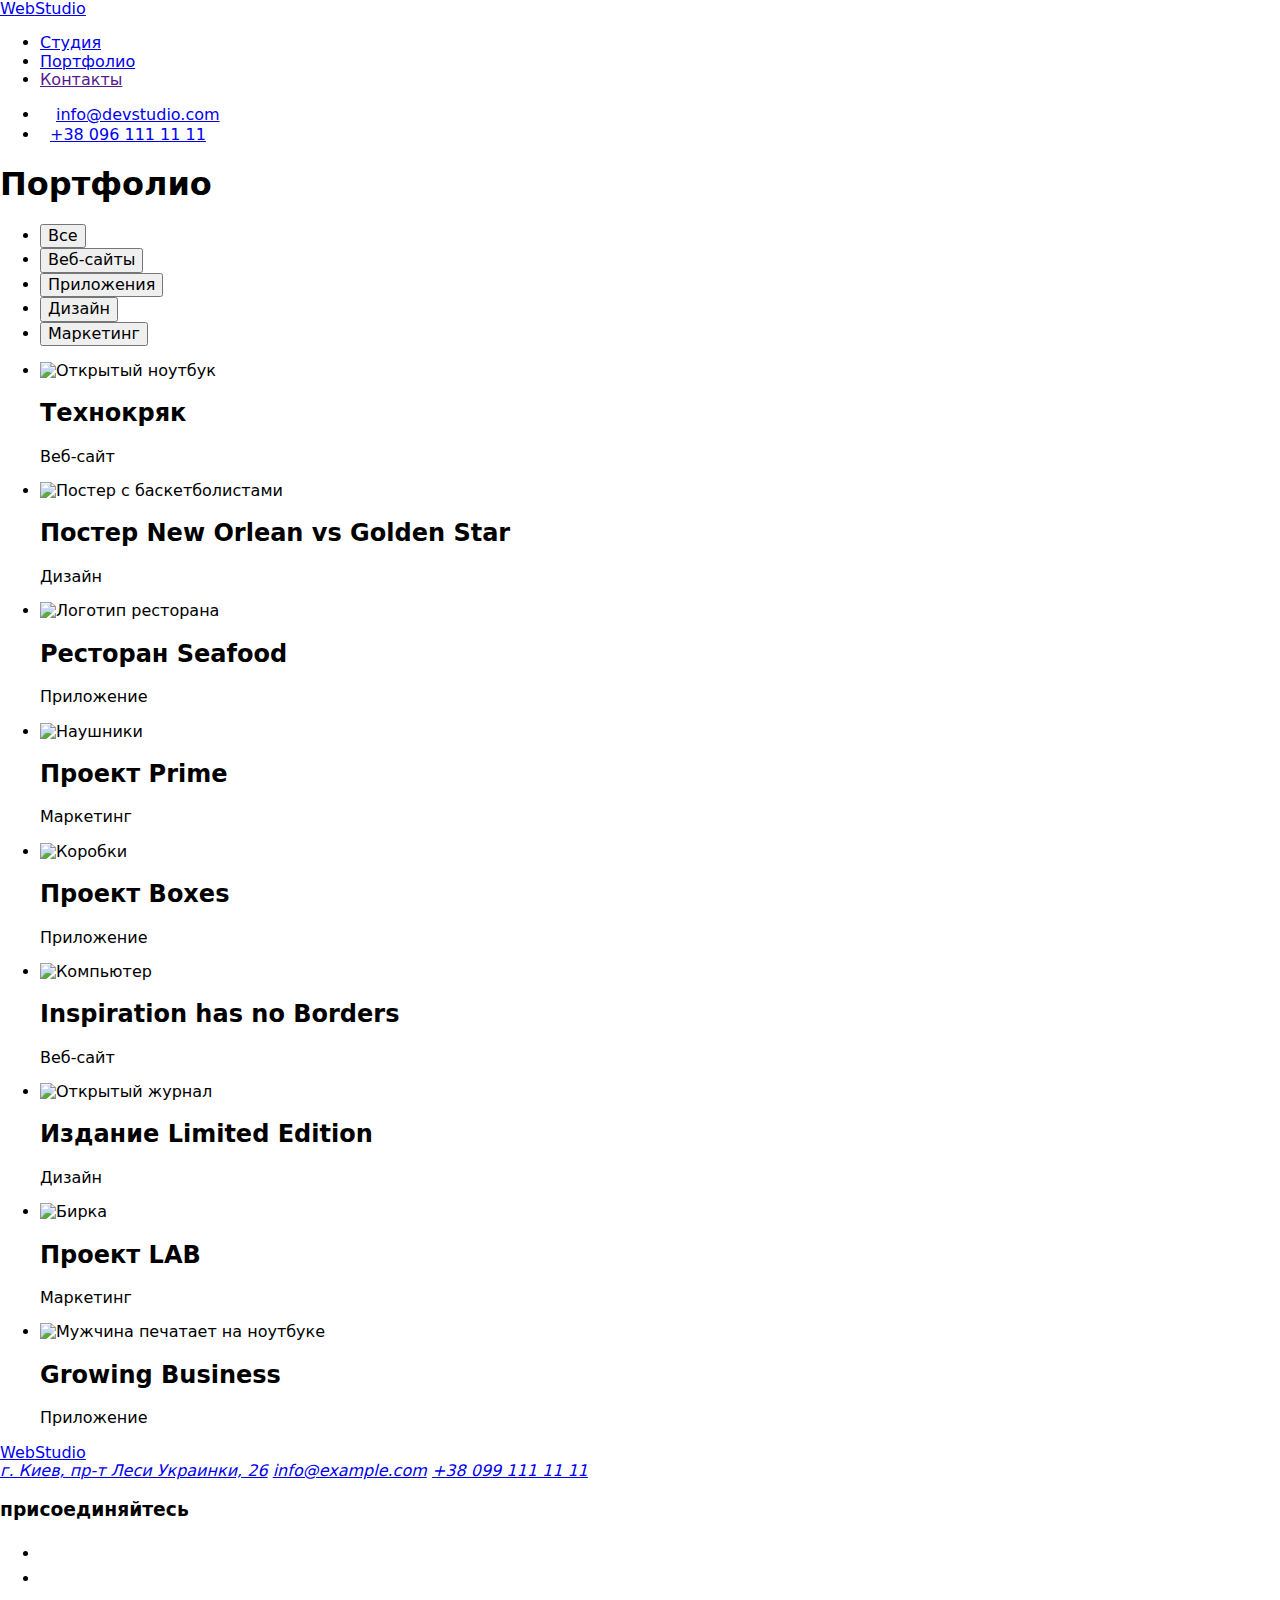
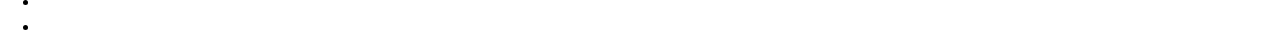
==== portfolio.html @ d71e2f09 "Add files via upload" ====
<!DOCTYPE html>
<html lang="ru">
  <head>
    <meta charset="UTF-8" />
    <meta http-equiv="X-UA-Compatible" content="IE=edge" />
    <meta name="viewport" content="width=device-width, initial-scale=1.0" />
    <link
      href="https://fonts.googleapis.com/css2?family=Raleway:ital,wght@0,700;1,700&family=Roboto:ital,wght@0,400;0,500;0,700;0,900;1,400;1,500;1,700;1,900&display=swap"
      rel="stylesheet"
    />
    <link
      rel="stylesheet"
      href="https://cdnjs.cloudflare.com/ajax/libs/modern-normalize/1.0.0/modern-normalize.min.css"
    />
    <link rel="stylesheet" href="./css/style.css" />
    <title>Portfolio</title>
  </head>
  <body>
    <!--Header-->
    <header class="top-header top-header-portfolio">
      <div class="container top-header-container">
        <nav class="nav-position">
          <a class="logo link-decoration" href="./index.html"
            ><span class="logo-web">Web</span>Studio</a
          >

          <ul class="site-nav ul-style">
            <li class="site-nav-item">
              <a class="site-nav-link link-decoration" href="./index.html"
                >Студия</a
              >
            </li>
            <li class="site-nav-item">
              <a
                class="site-nav-link current link-decoration"
                href="./portfolio.html"
                >Портфолио</a
              >
            </li>
            <li class="site-nav-item">
              <a class="site-nav-link link-decoration" href="">Контакты</a>
            </li>
          </ul>
        </nav>
        <ul class="contacts-header ul-style">
          <li class="contacts-header-item">
            <a
              class="contacts-link link-decoration"
              href="mailto:info@devstudio.com"
              ><svg class="icon-envelope" width="16px" height="12px">
                <use href="./images/icons.svg#icon-envelope"></use></svg
              >info@devstudio.com</a
            >
          </li>
          <li class="contacts-header-item">
            <a class="contacts-link link-decoration" href="tel:+380961111111"
              ><svg class="icon-envelope" width="10px" height="16px">
                <use href="./images/icons.svg#icon-smartphone"></use></svg
              >+38 096 111 11 11</a
            >
          </li>
        </ul>
      </div>
    </header>

    <main>
      <section class="portfolio section">
        <div class="container">
          <!--Скрытый заголовок-->
          <h1 class="hidden-title">Портфолио</h1>

          <!--Фильтр-->
          <ul class="filter-buttons ul-style">
            <li class="filter-buttons-item">
              <button class="filter-buttons-link" type="button">Все</button>
            </li>
            <li class="filter-buttons-item">
              <button class="filter-buttons-link" type="button">
                Веб-сайты
              </button>
            </li>
            <li class="filter-buttons-item">
              <button class="filter-buttons-link" type="button">
                Приложения
              </button>
            </li>
            <li class="filter-buttons-item">
              <button class="filter-buttons-link" type="button">Дизайн</button>
            </li>
            <li class="filter-buttons-item">
              <button class="filter-buttons-link" type="button">
                Маркетинг
              </button>
            </li>
          </ul>

          <!--Portfolio-->

          <ul class="portfolio-projects ul-style">
            <li class="portfolio-projects-item">
              <img
                class="portfolio-img"
                src="./images/tehnokryak.jpg"
                alt="Открытый ноутбук"
                width="370"
              />
              <div class="portfolio-photo-caption">
                <h2 class="portfolio-projects-title">Технокряк</h2>
                <p class="portfolio-projects-description">Веб-сайт</p>
              </div>
            </li>
            <li class="portfolio-projects-item">
              <img
                class="portfolio-img"
                src="./images/poster.jpg"
                alt="Постер с баскетболистами"
                width="370"
              />
              <div class="portfolio-photo-caption">
                <h2 class="portfolio-projects-title">
                  Постер New Orlean vs Golden Star
                </h2>
                <p class="portfolio-projects-description">Дизайн</p>
              </div>
            </li>
            <li class="portfolio-projects-item">
              <img
                class="portfolio-img"
                src="./images/seafood.jpg"
                alt="Логотип ресторана"
                width="370"
              />
              <div class="portfolio-photo-caption">
                <h2 class="portfolio-projects-title">Ресторан Seafood</h2>
                <p class="portfolio-projects-description">Приложение</p>
              </div>
            </li>
            <li class="portfolio-projects-item">
              <img
                class="portfolio-img"
                src="./images/prime.jpg"
                alt="Наушники"
                width="370"
              />
              <div class="portfolio-photo-caption">
                <h2 class="portfolio-projects-title">Проект Prime</h2>
                <p class="portfolio-projects-description">Маркетинг</p>
              </div>
            </li>
            <li class="portfolio-projects-item">
              <img
                class="portfolio-img"
                src="./images/boxes.jpg"
                alt="Коробки"
                width="370"
              />
              <div class="portfolio-photo-caption">
                <h2 class="portfolio-projects-title">Проект Boxes</h2>
                <p class="portfolio-projects-description">Приложение</p>
              </div>
            </li>
            <li class="portfolio-projects-item">
              <img
                class="portfolio-img"
                src="./images/borders.jpg"
                alt="Компьютер"
                width="370"
              />
              <div class="portfolio-photo-caption">
                <h2 lang="en" class="portfolio-projects-title">
                  Inspiration has no Borders
                </h2>
                <p class="portfolio-projects-description">Веб-сайт</p>
              </div>
            </li>
            <li class="portfolio-projects-item">
              <img
                class="portfolio-img"
                src="./images/limited.jpg"
                alt="Открытый журнал"
                width="370"
              />
              <div class="portfolio-photo-caption">
                <h2 class="portfolio-projects-title">
                  Издание <span lang="en">Limited Edition</span>
                </h2>
                <p class="portfolio-projects-description">Дизайн</p>
              </div>
            </li>
            <li class="portfolio-projects-item">
              <img
                class="portfolio-img"
                src="./images/lab.jpg"
                alt="Бирка"
                width="370"
              />
              <div class="portfolio-photo-caption">
                <h2 class="portfolio-projects-title">
                  Проект <span lang="en">LAB</span>
                </h2>
                <p class="portfolio-projects-description">Маркетинг</p>
              </div>
            </li>
            <li class="portfolio-projects-item">
              <img
                class="portfolio-img"
                src="./images/growing.jpg"
                alt="Мужчина печатает на ноутбуке"
                width="370"
              />
              <div class="portfolio-photo-caption">
                <h2 lang="en" class="portfolio-projects-title">
                  Growing Business
                </h2>
                <p class="portfolio-projects-description">Приложение</p>
              </div>
            </li>
          </ul>
        </div>
      </section>
    </main>

    <!--Footer-->
    <footer class="page-footer">
      <div class="container flex-footer">
        <div>
          <a class="logo-footer link-decoration" href="./index.html"
            ><span class="logo-web">Web</span>Studio</a
          >
          <address class="adress">
            <!--Ссылка на карту-->
            <a
              class="footer-contacts link-decoration"
              href="https://goo.gl/maps/Xikcf6HpzXLj2j496"
              target="_blank"
              rel="noopener noreferrer"
              >г. Киев, пр-т Леси Украинки, 26</a
            >

            <a
              class="footer-contacts footer-link link-decoration"
              href="mailto:info@example.com"
              >info@example.com</a
            >

            <a
              class="footer-contacts footer-link link-decoration"
              href="tel:+380991111111"
              >+38 099 111 11 11</a
            >
          </address>
        </div>
        <div class="social-footer">
          <h3 class="social-footer-title">присоединяйтесь</h3>
          <ul class="social-footer-list ul-style">
            <li class="social-footer-item">
              <a class="social-footer-link link-decoration" href=""
                ><svg class="icon-instagram" width="20px" height="20px">
                  <use href="./images/icons.svg#icon-instagram"></use></svg
              ></a>
            </li>
            <li class="social-footer-item">
              <a class="social-footer-link link-decoration" href=""
                ><svg class="icon-twitter" width="20px" height="20px">
                  <use href="./images/icons.svg#icon-twitter"></use></svg
              ></a>
            </li>
            <li class="social-footer-item">
              <a class="social-footer-link link-decoration" href=""
                ><svg class="icon-facebook" width="20px" height="20px">
                  <use href="./images/icons.svg#icon-facebook"></use></svg
              ></a>
            </li>
            <li social-footer-item>
              <a class="social-footer-link link-decoration" href=""
                ><svg class="icon-linkedin" width="20px" height="20px">
                  <use href="./images/icons.svg#icon-linkedin"></use></svg
              ></a>
            </li>
          </ul>
        </div>
      </div>
    </footer>
  </body>
</html>
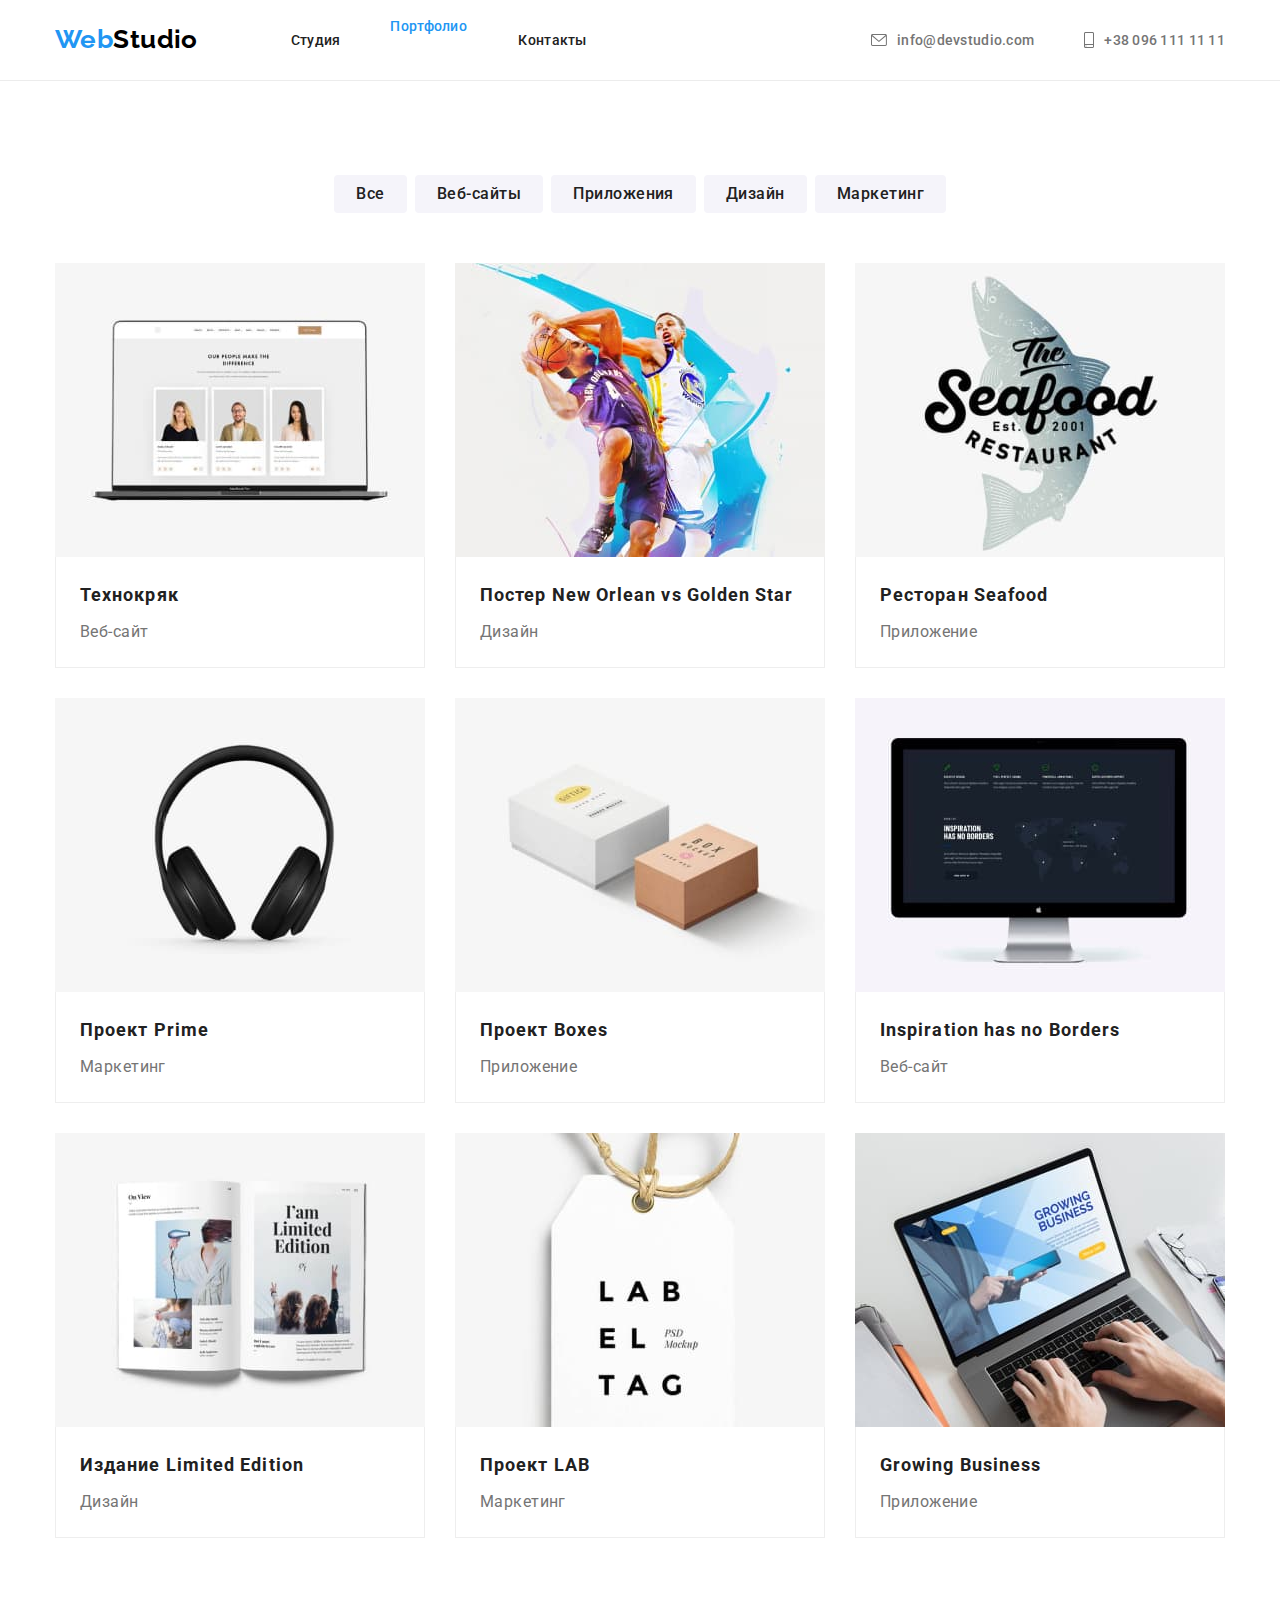
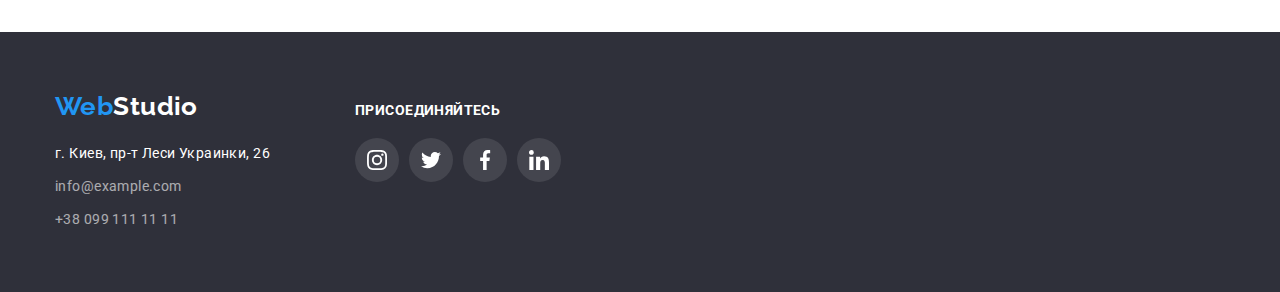
==== commit 2ed7529c: "Добавляет оверлэй на карточки портфолио" ====
--- a/portfolio.html
+++ b/portfolio.html
@@ -108,6 +108,13 @@
                 <h2 class="portfolio-projects-title">Технокряк</h2>
                 <p class="portfolio-projects-description">Веб-сайт</p>
               </div>
+              <div class="portfolio-overlay">
+                <p class="portfolio-overlay-descriptions">
+                  Технокряк это современная площадка распространения
+                  коронавируса. Компании используют эту платформу для цифрового
+                  шпионажа и атак на защищённые сервера конкурентов.
+                </p>
+              </div>
             </li>
             <li class="portfolio-projects-item">
               <img
@@ -122,6 +129,13 @@
                 </h2>
                 <p class="portfolio-projects-description">Дизайн</p>
               </div>
+              <div class="portfolio-overlay">
+                <p class="portfolio-overlay-descriptions">
+                  Технокряк это современная площадка распространения
+                  коронавируса. Компании используют эту платформу для цифрового
+                  шпионажа и атак на защищённые сервера конкурентов.
+                </p>
+              </div>
             </li>
             <li class="portfolio-projects-item">
               <img
@@ -134,6 +148,13 @@
                 <h2 class="portfolio-projects-title">Ресторан Seafood</h2>
                 <p class="portfolio-projects-description">Приложение</p>
               </div>
+              <div class="portfolio-overlay">
+                <p class="portfolio-overlay-descriptions">
+                  Технокряк это современная площадка распространения
+                  коронавируса. Компании используют эту платформу для цифрового
+                  шпионажа и атак на защищённые сервера конкурентов.
+                </p>
+              </div>
             </li>
             <li class="portfolio-projects-item">
               <img
@@ -146,6 +167,13 @@
                 <h2 class="portfolio-projects-title">Проект Prime</h2>
                 <p class="portfolio-projects-description">Маркетинг</p>
               </div>
+              <div class="portfolio-overlay">
+                <p class="portfolio-overlay-descriptions">
+                  Технокряк это современная площадка распространения
+                  коронавируса. Компании используют эту платформу для цифрового
+                  шпионажа и атак на защищённые сервера конкурентов.
+                </p>
+              </div>
             </li>
             <li class="portfolio-projects-item">
               <img
@@ -158,6 +186,13 @@
                 <h2 class="portfolio-projects-title">Проект Boxes</h2>
                 <p class="portfolio-projects-description">Приложение</p>
               </div>
+              <div class="portfolio-overlay">
+                <p class="portfolio-overlay-descriptions">
+                  Технокряк это современная площадка распространения
+                  коронавируса. Компании используют эту платформу для цифрового
+                  шпионажа и атак на защищённые сервера конкурентов.
+                </p>
+              </div>
             </li>
             <li class="portfolio-projects-item">
               <img
@@ -172,6 +207,13 @@
                 </h2>
                 <p class="portfolio-projects-description">Веб-сайт</p>
               </div>
+              <div class="portfolio-overlay">
+                <p class="portfolio-overlay-descriptions">
+                  Технокряк это современная площадка распространения
+                  коронавируса. Компании используют эту платформу для цифрового
+                  шпионажа и атак на защищённые сервера конкурентов.
+                </p>
+              </div>
             </li>
             <li class="portfolio-projects-item">
               <img
@@ -186,6 +228,13 @@
                 </h2>
                 <p class="portfolio-projects-description">Дизайн</p>
               </div>
+              <div class="portfolio-overlay">
+                <p class="portfolio-overlay-descriptions">
+                  Технокряк это современная площадка распространения
+                  коронавируса. Компании используют эту платформу для цифрового
+                  шпионажа и атак на защищённые сервера конкурентов.
+                </p>
+              </div>
             </li>
             <li class="portfolio-projects-item">
               <img
@@ -200,6 +249,13 @@
                 </h2>
                 <p class="portfolio-projects-description">Маркетинг</p>
               </div>
+              <div class="portfolio-overlay">
+                <p class="portfolio-overlay-descriptions">
+                  Технокряк это современная площадка распространения
+                  коронавируса. Компании используют эту платформу для цифрового
+                  шпионажа и атак на защищённые сервера конкурентов.
+                </p>
+              </div>
             </li>
             <li class="portfolio-projects-item">
               <img
@@ -213,6 +269,13 @@
                   Growing Business
                 </h2>
                 <p class="portfolio-projects-description">Приложение</p>
+              </div>
+              <div class="portfolio-overlay">
+                <p class="portfolio-overlay-descriptions">
+                  Технокряк это современная площадка распространения
+                  коронавируса. Компании используют эту платформу для цифрового
+                  шпионажа и атак на защищённые сервера конкурентов.
+                </p>
               </div>
             </li>
           </ul>
--- a/css/style.css
+++ b/css/style.css
@@ -0,0 +1,615 @@
+:root {
+  --main-color: #212121;
+  --logoweb: #2196f3;
+  --logo: #000;
+  --secondary-bg-color: #2f303a;
+  --background-color: #ffffff;
+  --text-color: #757575;
+  --secondary-text-color: #ffffff;
+  --text-link-selection: #2196f3;
+  --button: #2196f3;
+  --button-bg: #f5f4fa;
+  --secondary-font-family: 'Raleway', sans-serif;
+}
+
+/* Цвет основного текста  #212121 */
+/* Вторичный цвет текста #757575 #FFFFFF */
+/* Цвет лого #000000 #2196f3 */
+/* Цвет выделения и кнопок #2196f3 */
+
+body {
+  font-family: 'Roboto', sans-serif;
+  color: var(--main-color);
+  font-size: 14px;
+  line-height: 1.17;
+  letter-spacing: 0.03em;
+}
+h1,
+h2,
+h3,
+h4,
+p,
+ul {
+  padding: 0;
+  margin: 0;
+}
+
+.ul-style {
+  list-style: none;
+}
+.link-decoration {
+  text-decoration: none;
+}
+a {
+  text-decoration: none;
+}
+.container {
+  width: 1200px;
+  padding-left: 15px;
+  padding-right: 15px;
+  margin: auto auto;
+}
+.section {
+  padding-top: 94px;
+  padding-bottom: 94px;
+}
+
+.hidden-title {
+  display: none;
+}
+/* =================================Секции Header================================== */
+.logo,
+.logo-footer {
+  font-family: var(--secondary-font-family);
+  font-weight: 700;
+  font-size: 26px;
+  line-height: 1.15;
+}
+
+.logo-web {
+  color: var(--logoweb);
+}
+.logo {
+  color: var(--logo);
+  padding-top: 25px;
+  padding-bottom: 25px;
+  margin-right: 93px;
+}
+
+.site-nav-link.current {
+  color: var(--text-link-selection);
+}
+.site-nav-link.current::after {
+  content: '';
+  display: block;
+  color: var(--text-link-selection);
+  width: 78px;
+  height: 4px;
+  border: 0;
+  border-radius: 2px;
+  padding-top: 28px;
+}
+
+.site-nav-link:hover,
+.contacts-link:hover,
+.site-nav-link:focus,
+.contacts-link:focus {
+  color: var(--text-link-selection);
+}
+
+.site-nav-link,
+.contacts-link {
+  font-weight: 500;
+  letter-spacing: 0.02em;
+}
+.site-nav-link {
+  color: var(--main-color);
+}
+
+.contacts-link {
+  color: var(--text-color);
+}
+.top-header {
+  border-bottom: 1px solid #ececec;
+}
+.top-header-container {
+  display: flex;
+  align-items: center;
+}
+.nav-position {
+  display: flex;
+  align-items: center;
+}
+.site-nav {
+  display: flex;
+  align-items: center;
+}
+.site-nav-link {
+  padding-top: 32px;
+  padding-bottom: 32px;
+}
+.contacts-header {
+  display: flex;
+  align-items: center;
+}
+
+.contacts-link {
+  padding-top: 32px;
+  padding-bottom: 32px;
+  display: flex;
+  align-items: center;
+}
+
+.site-nav-item:not(:last-child),
+.contacts-header-item:not(:last-child) {
+  margin-right: 50px;
+}
+.nav-position {
+  margin-right: auto;
+}
+.icon-envelope,
+.icon-smartphone {
+  fill: #757575;
+  margin-right: 10px;
+}
+.contacts-link:hover .icon-envelope,
+.contacts-link:focus .icon-envelope,
+.contacts-link:focus .icon-smartphone,
+.contacts-link:hover .icon-smartphone {
+  fill: var(--text-link-selection);
+}
+
+/* ==============================================Footer ===================================*/
+.footer-contacts {
+  color: var(--secondary-text-color);
+  font-style: normal;
+  line-height: 1.71;
+}
+.footer-link {
+  opacity: 60%;
+}
+.page-footer {
+  background-color: var(--secondary-bg-color);
+  padding-top: 60px;
+  padding-bottom: 60px;
+}
+.logo-footer {
+  color: var(--secondary-text-color);
+}
+.logo-footer {
+  display: block;
+  margin-bottom: 20px;
+}
+.adress {
+  width: 230px;
+}
+.footer-contacts {
+  display: block;
+}
+.footer-contacts:not(:last-child) {
+  margin-bottom: 9px;
+}
+.social-footer-title {
+  text-transform: uppercase;
+  color: #ffffff;
+  font-size: 14px;
+  margin-bottom: 20px;
+}
+.social-footer {
+  min-width: 206px;
+  margin-left: 70px;
+  /* padding-top: 12px; */
+}
+.social-footer-list {
+  display: flex;
+}
+.flex-footer {
+  display: flex;
+  align-items: baseline;
+}
+.icon-instagram,
+.icon-twitter,
+.icon-facebook,
+.icon-linkedin {
+  fill: #ffffff;
+}
+
+.social-footer-link {
+  width: 44px;
+  height: 44px;
+  background-color: #ffffff1a;
+  border: 0;
+  border-radius: 50%;
+  display: flex;
+  align-items: center;
+  justify-content: center;
+}
+.social-footer-link:hover,
+.social-footer-link:focus {
+  background-color: #2196f3;
+}
+.social-footer-item:not(:last-child) {
+  margin-right: 10px;
+}
+/* ========================================Hero============================================= */
+
+.order-button {
+  color: var(--secondary-text-color);
+  background-color: var(--button);
+  cursor: pointer;
+  min-width: 200px;
+  font-family: 'Roboto', sans-serif;
+  font-weight: 700;
+  font-size: 16px;
+  line-height: 1.87;
+  text-align: center;
+  border: 0px;
+  letter-spacing: 0.06em;
+  border-radius: 4px;
+  padding: 10px 32px;
+  display: inline-block;
+  box-shadow: 0px 4px 4px 0px rgba(0, 0, 0, 0.25);
+}
+
+.order-button:hover,
+.order-button:focus {
+  background-color: #188ce8;
+}
+.solutions-format {
+  background-color: var(--secondary-bg-color);
+  text-align: center;
+}
+
+.solutions {
+  padding-top: 200px;
+  padding-bottom: 200px;
+
+  box-shadow: 0px 4px 4px 0px #00000040;
+  background-image: linear-gradient(
+      to right,
+      rgba(47, 48, 58, 0.4),
+      rgba(47, 48, 58, 0.4)
+    ),
+    url(../images/bghero.jpg);
+  background-repeat: no-repeat;
+  background-position: center;
+  background-size: cover;
+  max-width: 1600px;
+  height: 600px;
+  margin-left: auto;
+  margin-right: auto;
+}
+.solutions-title {
+  font-weight: 900;
+  color: var(--secondary-text-color);
+  font-size: 44px;
+  line-height: 1.36;
+  text-transform: uppercase;
+  letter-spacing: 0.06em;
+  margin-bottom: 30px;
+  width: 696px;
+  margin-left: auto;
+  margin-right: auto;
+  /* -webkit-text-stroke: 1px #000; */
+}
+
+/* =======================================Наши особенности ========================================*/
+.features-list-title {
+  font-size: inherit;
+  line-height: 1.14;
+  text-transform: uppercase;
+  margin-bottom: 10px;
+}
+.features-list-item {
+  width: 270px;
+}
+.features-list-item.antenna-icon::before {
+  content: '';
+  display: block;
+  width: 270px;
+  height: 120px;
+  background-color: #f5f4fa;
+  margin-bottom: 30px;
+  background-image: url(../images/antenna.svg);
+  background-repeat: no-repeat;
+  background-position: center;
+}
+.features-list-item.clock-icon::before {
+  content: '';
+  display: block;
+  width: 270px;
+  height: 120px;
+  background-color: #f5f4fa;
+  margin-bottom: 30px;
+  background-image: url(../images/clock.svg);
+  background-repeat: no-repeat;
+  background-position: center;
+}
+.features-list-item.diagram-icon::before {
+  content: '';
+  display: block;
+  width: 270px;
+  height: 120px;
+  background-color: #f5f4fa;
+  margin-bottom: 30px;
+  background-image: url(../images/diagram.svg);
+  background-repeat: no-repeat;
+  background-position: center;
+}
+.features-list-item.astronaut-icon::before {
+  content: '';
+  display: block;
+  width: 270px;
+  height: 120px;
+  background-color: #f5f4fa;
+  margin-bottom: 30px;
+  background-image: url(../images/astronaut.svg);
+  background-repeat: no-repeat;
+  background-position: center;
+}
+.features-list-item:not(:last-child) {
+  margin-right: 30px;
+}
+.features-list-description {
+  line-height: 1.71;
+  color: var(--text-color);
+}
+.our-features-list {
+  display: flex;
+}
+
+/* =======================================Чем мы занимаемся======================================= */
+.we-doing-title {
+  font-size: 36px;
+  text-align: center;
+  margin-bottom: 50px;
+}
+.we-doing {
+  padding-top: 0;
+}
+.we-doing-examples {
+  display: flex;
+}
+.we-doing-item:not(:last-child) {
+  margin-right: 30px;
+}
+.we-doing-img {
+  display: block;
+}
+/*============================================ Наша команда============================================= */
+.our-team-title {
+  font-size: 36px;
+  text-align: center;
+  margin-bottom: 50px;
+}
+.our-team-list {
+  display: flex;
+}
+.team-person {
+  font-weight: 500;
+  font-size: 16px;
+  text-align: center;
+  margin-bottom: 10px;
+}
+.team-position {
+  font-size: 16px;
+  text-align: center;
+}
+.our-team-item:not(:last-child) {
+  margin-right: 30px;
+}
+.our-team {
+  background-color: #f5f4fa;
+}
+.our-team-img {
+  display: block;
+}
+.team-person-container {
+  padding-top: 30px;
+  padding-bottom: 16px;
+  background-color: #fff;
+}
+.our-team-item {
+  box-shadow: 0px 1px 3px rgb(0 0 0 / 12%), 0px 1px 1px rgb(0 0 0 / 14%),
+    0px 2px 1px rgb(0 0 0 / 20%);
+  border-radius: 0px 0px 4px 4px;
+}
+.team-social-link .icon-instagram,
+.team-social-link .icon-twitter,
+.team-social-link .icon-facebook,
+.team-social-link .icon-linkedin {
+  fill: #afb1b8;
+}
+.team-social-list {
+  display: flex;
+}
+.team-social-link {
+  width: 44px;
+  height: 44px;
+  background-color: #ffffff;
+  border: 0;
+  border-radius: 50%;
+  display: flex;
+  align-items: center;
+  justify-content: center;
+}
+.team-social-link:hover,
+.team-social-link:focus {
+  background-color: #2196f3;
+}
+.team-social-link:hover .icon-instagram,
+.team-social-link:focus .icon-instagram,
+.team-social-link:hover .icon-twitter,
+.team-social-link:focus .icon-twitter,
+.team-social-link:hover .icon-facebook,
+.team-social-link:focus .icon-facebook,
+.team-social-link:hover .icon-linkedin,
+.team-social-link:focus .icon-linkedin {
+  fill: #ffffff;
+}
+.team-social-container {
+  padding: 0 32px 30px;
+  background-color: #fff;
+  border-bottom-right-radius: 4px;
+  border-bottom-left-radius: 4px;
+}
+.team-social-item:not(:last-child) {
+  margin-right: 10px;
+}
+/* -------------------Постоянные клиенты----------------------- */
+.our-clients-list {
+  display: flex;
+  justify-content: center;
+}
+
+.our-clients-link {
+  width: 170px;
+  height: 92px;
+  border: 1px solid rgba(175, 177, 184, 1);
+  border-radius: 4px;
+  display: flex;
+  justify-content: center;
+  align-items: center;
+  cursor: pointer;
+}
+.our-clients-item:not(:last-child) {
+  margin-right: 30px;
+}
+.our-clients-title {
+  font-size: 36px;
+  text-align: center;
+  margin-bottom: 50px;
+}
+.icon-company,
+.icon-company2,
+.icon-company3,
+.icon-company4,
+.icon-company5,
+.icon-company6 {
+  fill: #afb1b8;
+}
+
+.our-clients-link:hover,
+.our-clients-link:focus {
+  border: 1px solid var(--text-link-selection);
+}
+.our-clients-link:hover .icon-company,
+.our-clients-link:hover .icon-company2,
+.our-clients-link:hover .icon-company3,
+.our-clients-link:hover .icon-company4,
+.our-clients-link:hover .icon-company5,
+.our-clients-link:hover .icon-company6,
+.our-clients-link:focus .icon-company,
+.our-clients-link:focus .icon-company2,
+.our-clients-link:focus .icon-company3,
+.our-clients-link:focus .icon-company4,
+.our-clients-link:focus .icon-company5,
+.our-clients-link:focus .icon-company6 {
+  fill: var(--text-link-selection);
+}
+/* ===========================================PORTFOLIO PAGE=========
+================================== */
+
+/* ==========================================Фильтр========================================== */
+.filter-buttons-link {
+  background-color: var(--button-bg);
+  color: var(--main-color);
+  font-family: 'Roboto', sans-serif;
+  font-weight: 500;
+  font-size: 16px;
+  line-height: 1.62;
+  text-align: center;
+  cursor: pointer;
+  border: 0px;
+  letter-spacing: 0.03em;
+  border-radius: 4px;
+  padding: 6px 22px;
+  min-width: 73px;
+}
+.filter-buttons {
+  display: flex;
+  flex-direction: row;
+  justify-content: center;
+  margin-bottom: 50px;
+}
+.filter-buttons-item:not(:last-child) {
+  margin-right: 8px;
+}
+.filter-buttons-link:hover,
+.filter-buttons-link:focus {
+  background-color: var(--button);
+  color: var(--secondary-text-color);
+  box-shadow: 0px 2px 2px 0px rgba(0, 0, 0, 0.12),
+    0px 1px 2px 0px rgba(0, 0, 0, 0.08), 0px 3px 1px 0px rgba(0, 0, 0, 0.1);
+}
+
+/* ========================================Портфолио======================================== */
+
+.portfolio-projects-title {
+  font-size: 18px;
+  line-height: 2;
+  letter-spacing: 0.06em;
+  margin-bottom: 4px;
+}
+.portfolio-projects-description {
+  font-size: 16px;
+  line-height: 1.87;
+  color: var(--text-color);
+}
+
+.portfolio-projects {
+  display: flex;
+  flex-wrap: wrap;
+  margin-right: -30px;
+  margin-bottom: -30px;
+}
+.portfolio-projects-item {
+  position: relative;
+  flex-basis: calc(100% / 3 - 30px);
+  margin-right: 30px;
+  margin-bottom: 30px;
+}
+.portfolio-projects-item:hover,
+.portfolio-projects-item:focus {
+  cursor: pointer;
+  box-shadow: 1px 4px 6px 0px rgba(0, 0, 0, 0.16),
+    0px 4px 4px 0px rgba(0, 0, 0, 0.06), 0px 1px 1px 0px rgba(0, 0, 0, 0.12);
+}
+/* При марджин -30, если убрать нижние два значения, схема не сработала!? */
+/* .portfolio-projects-item:nth-child(3n + 3) {
+  margin-right: 0px;
+}
+.portfolio-projects-item:nth-child(n + 7) {
+  margin-bottom: 0px;
+} */
+.portfolio-photo-caption {
+  padding: 20px 24px;
+  border-bottom: 1px solid #eeeeee;
+  border-right: 1px solid #eeeeee;
+  border-left: 1px solid #eeeeee;
+}
+.portfolio-img {
+  display: block;
+}
+.portfolio-overlay {
+  position: absolute;
+  top: 0;
+  right: 0;
+  width: 370px;
+  height: 294px;
+  background-color: rgba(33, 150, 243, 0.9);
+  display: flex;
+  align-items: center;
+  justify-content: center;
+  opacity: 0;
+}
+.portfolio-overlay-descriptions {
+  color: var(--secondary-text-color);
+  font-size: 18px;
+  line-height: 1.55;
+  width: 322px;
+  height: 168px;
+}
+.portfolio-projects-item:hover .portfolio-overlay {
+  opacity: 1;
+}
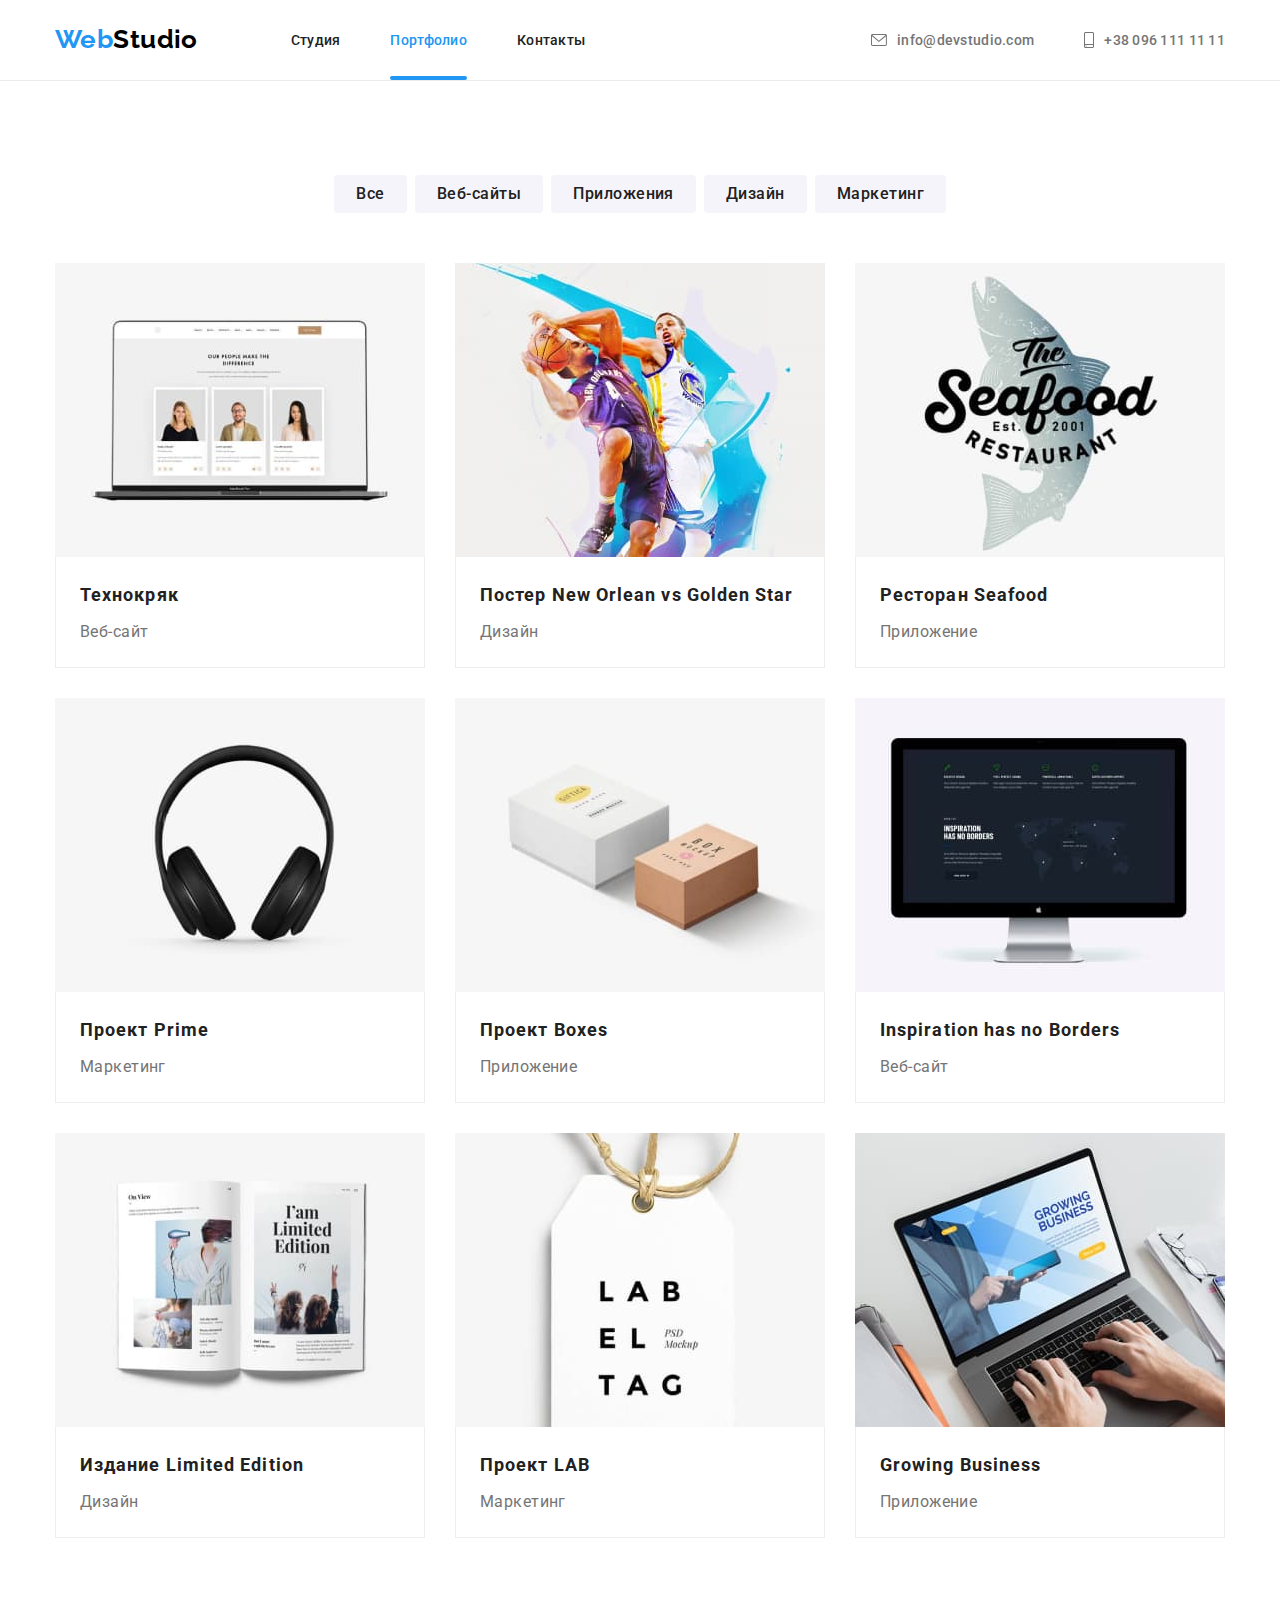
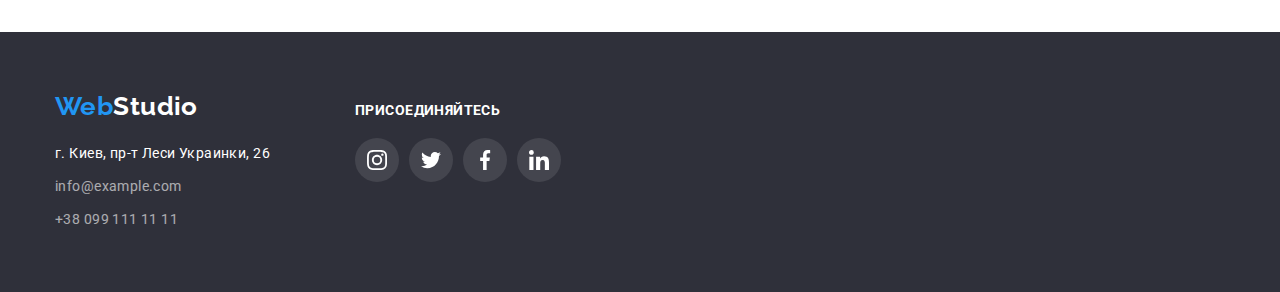
==== commit 6263d37b: "Добавляет оверлей в секцию Чем мы занимаемся и модальное окно" ====
--- a/portfolio.html
+++ b/portfolio.html
@@ -26,19 +26,30 @@
 
           <ul class="site-nav ul-style">
             <li class="site-nav-item">
-              <a class="site-nav-link link-decoration" href="./index.html"
+              <a
+                class="site-nav-link studia-link-menu link-decoration"
+                href="./index.html"
                 >Студия</a
               >
             </li>
             <li class="site-nav-item">
               <a
-                class="site-nav-link current link-decoration"
+                class="
+                  site-nav-link
+                  current
+                  portfolio-link-menu
+                  link-decoration
+                "
                 href="./portfolio.html"
                 >Портфолио</a
               >
             </li>
             <li class="site-nav-item">
-              <a class="site-nav-link link-decoration" href="">Контакты</a>
+              <a
+                class="site-nav-link contacts-link-menu link-decoration"
+                href=""
+                >Контакты</a
+              >
             </li>
           </ul>
         </nav>
@@ -98,185 +109,203 @@
 
           <ul class="portfolio-projects ul-style">
             <li class="portfolio-projects-item">
-              <img
-                class="portfolio-img"
-                src="./images/tehnokryak.jpg"
-                alt="Открытый ноутбук"
-                width="370"
-              />
-              <div class="portfolio-photo-caption">
-                <h2 class="portfolio-projects-title">Технокряк</h2>
-                <p class="portfolio-projects-description">Веб-сайт</p>
-              </div>
-              <div class="portfolio-overlay">
-                <p class="portfolio-overlay-descriptions">
-                  Технокряк это современная площадка распространения
-                  коронавируса. Компании используют эту платформу для цифрового
-                  шпионажа и атак на защищённые сервера конкурентов.
-                </p>
-              </div>
-            </li>
-            <li class="portfolio-projects-item">
-              <img
-                class="portfolio-img"
-                src="./images/poster.jpg"
-                alt="Постер с баскетболистами"
-                width="370"
-              />
-              <div class="portfolio-photo-caption">
-                <h2 class="portfolio-projects-title">
-                  Постер New Orlean vs Golden Star
-                </h2>
-                <p class="portfolio-projects-description">Дизайн</p>
-              </div>
-              <div class="portfolio-overlay">
-                <p class="portfolio-overlay-descriptions">
-                  Технокряк это современная площадка распространения
-                  коронавируса. Компании используют эту платформу для цифрового
-                  шпионажа и атак на защищённые сервера конкурентов.
-                </p>
-              </div>
-            </li>
-            <li class="portfolio-projects-item">
-              <img
-                class="portfolio-img"
-                src="./images/seafood.jpg"
-                alt="Логотип ресторана"
-                width="370"
-              />
-              <div class="portfolio-photo-caption">
-                <h2 class="portfolio-projects-title">Ресторан Seafood</h2>
-                <p class="portfolio-projects-description">Приложение</p>
-              </div>
-              <div class="portfolio-overlay">
-                <p class="portfolio-overlay-descriptions">
-                  Технокряк это современная площадка распространения
-                  коронавируса. Компании используют эту платформу для цифрового
-                  шпионажа и атак на защищённые сервера конкурентов.
-                </p>
-              </div>
-            </li>
-            <li class="portfolio-projects-item">
-              <img
-                class="portfolio-img"
-                src="./images/prime.jpg"
-                alt="Наушники"
-                width="370"
-              />
-              <div class="portfolio-photo-caption">
-                <h2 class="portfolio-projects-title">Проект Prime</h2>
-                <p class="portfolio-projects-description">Маркетинг</p>
-              </div>
-              <div class="portfolio-overlay">
-                <p class="portfolio-overlay-descriptions">
-                  Технокряк это современная площадка распространения
-                  коронавируса. Компании используют эту платформу для цифрового
-                  шпионажа и атак на защищённые сервера конкурентов.
-                </p>
-              </div>
-            </li>
-            <li class="portfolio-projects-item">
-              <img
-                class="portfolio-img"
-                src="./images/boxes.jpg"
-                alt="Коробки"
-                width="370"
-              />
-              <div class="portfolio-photo-caption">
-                <h2 class="portfolio-projects-title">Проект Boxes</h2>
-                <p class="portfolio-projects-description">Приложение</p>
-              </div>
-              <div class="portfolio-overlay">
-                <p class="portfolio-overlay-descriptions">
-                  Технокряк это современная площадка распространения
-                  коронавируса. Компании используют эту платформу для цифрового
-                  шпионажа и атак на защищённые сервера конкурентов.
-                </p>
-              </div>
-            </li>
-            <li class="portfolio-projects-item">
-              <img
-                class="portfolio-img"
-                src="./images/borders.jpg"
-                alt="Компьютер"
-                width="370"
-              />
-              <div class="portfolio-photo-caption">
-                <h2 lang="en" class="portfolio-projects-title">
-                  Inspiration has no Borders
-                </h2>
-                <p class="portfolio-projects-description">Веб-сайт</p>
-              </div>
-              <div class="portfolio-overlay">
-                <p class="portfolio-overlay-descriptions">
-                  Технокряк это современная площадка распространения
-                  коронавируса. Компании используют эту платформу для цифрового
-                  шпионажа и атак на защищённые сервера конкурентов.
-                </p>
-              </div>
-            </li>
-            <li class="portfolio-projects-item">
-              <img
-                class="portfolio-img"
-                src="./images/limited.jpg"
-                alt="Открытый журнал"
-                width="370"
-              />
-              <div class="portfolio-photo-caption">
-                <h2 class="portfolio-projects-title">
-                  Издание <span lang="en">Limited Edition</span>
-                </h2>
-                <p class="portfolio-projects-description">Дизайн</p>
-              </div>
-              <div class="portfolio-overlay">
-                <p class="portfolio-overlay-descriptions">
-                  Технокряк это современная площадка распространения
-                  коронавируса. Компании используют эту платформу для цифрового
-                  шпионажа и атак на защищённые сервера конкурентов.
-                </p>
-              </div>
-            </li>
-            <li class="portfolio-projects-item">
-              <img
-                class="portfolio-img"
-                src="./images/lab.jpg"
-                alt="Бирка"
-                width="370"
-              />
-              <div class="portfolio-photo-caption">
-                <h2 class="portfolio-projects-title">
-                  Проект <span lang="en">LAB</span>
-                </h2>
-                <p class="portfolio-projects-description">Маркетинг</p>
-              </div>
-              <div class="portfolio-overlay">
-                <p class="portfolio-overlay-descriptions">
-                  Технокряк это современная площадка распространения
-                  коронавируса. Компании используют эту платформу для цифрового
-                  шпионажа и атак на защищённые сервера конкурентов.
-                </p>
-              </div>
-            </li>
-            <li class="portfolio-projects-item">
-              <img
-                class="portfolio-img"
-                src="./images/growing.jpg"
-                alt="Мужчина печатает на ноутбуке"
-                width="370"
-              />
-              <div class="portfolio-photo-caption">
-                <h2 lang="en" class="portfolio-projects-title">
-                  Growing Business
-                </h2>
-                <p class="portfolio-projects-description">Приложение</p>
-              </div>
-              <div class="portfolio-overlay">
-                <p class="portfolio-overlay-descriptions">
-                  Технокряк это современная площадка распространения
-                  коронавируса. Компании используют эту платформу для цифрового
-                  шпионажа и атак на защищённые сервера конкурентов.
-                </p>
-              </div>
+              <a class="portfolio-projects-link" href="">
+                <img
+                  class="portfolio-img"
+                  src="./images/tehnokryak.jpg"
+                  alt="Открытый ноутбук"
+                  width="370"
+                />
+                <div class="portfolio-photo-caption">
+                  <h2 class="portfolio-projects-title">Технокряк</h2>
+                  <p class="portfolio-projects-description">Веб-сайт</p>
+                </div>
+                <div class="portfolio-overlay">
+                  <p class="portfolio-overlay-descriptions">
+                    Технокряк это современная площадка распространения
+                    коронавируса. Компании используют эту платформу для
+                    цифрового шпионажа и атак на защищённые сервера конкурентов.
+                  </p>
+                </div>
+              </a>
+            </li>
+            <li class="portfolio-projects-item">
+              <a class="portfolio-projects-link" href="">
+                <img
+                  class="portfolio-img"
+                  src="./images/poster.jpg"
+                  alt="Постер с баскетболистами"
+                  width="370"
+                />
+                <div class="portfolio-photo-caption">
+                  <h2 class="portfolio-projects-title">
+                    Постер New Orlean vs Golden Star
+                  </h2>
+                  <p class="portfolio-projects-description">Дизайн</p>
+                </div>
+                <div class="portfolio-overlay">
+                  <p class="portfolio-overlay-descriptions">
+                    Технокряк это современная площадка распространения
+                    коронавируса. Компании используют эту платформу для
+                    цифрового шпионажа и атак на защищённые сервера конкурентов.
+                  </p>
+                </div>
+              </a>
+            </li>
+            <li class="portfolio-projects-item">
+              <a class="portfolio-projects-link" href="">
+                <img
+                  class="portfolio-img"
+                  src="./images/seafood.jpg"
+                  alt="Логотип ресторана"
+                  width="370"
+                />
+                <div class="portfolio-photo-caption">
+                  <h2 class="portfolio-projects-title">Ресторан Seafood</h2>
+                  <p class="portfolio-projects-description">Приложение</p>
+                </div>
+                <div class="portfolio-overlay">
+                  <p class="portfolio-overlay-descriptions">
+                    Технокряк это современная площадка распространения
+                    коронавируса. Компании используют эту платформу для
+                    цифрового шпионажа и атак на защищённые сервера конкурентов.
+                  </p>
+                </div>
+              </a>
+            </li>
+            <li class="portfolio-projects-item">
+              <a class="portfolio-projects-link" href="">
+                <img
+                  class="portfolio-img"
+                  src="./images/prime.jpg"
+                  alt="Наушники"
+                  width="370"
+                />
+                <div class="portfolio-photo-caption">
+                  <h2 class="portfolio-projects-title">Проект Prime</h2>
+                  <p class="portfolio-projects-description">Маркетинг</p>
+                </div>
+                <div class="portfolio-overlay">
+                  <p class="portfolio-overlay-descriptions">
+                    Технокряк это современная площадка распространения
+                    коронавируса. Компании используют эту платформу для
+                    цифрового шпионажа и атак на защищённые сервера конкурентов.
+                  </p>
+                </div>
+              </a>
+            </li>
+            <li class="portfolio-projects-item">
+              <a class="portfolio-projects-link" href="">
+                <img
+                  class="portfolio-img"
+                  src="./images/boxes.jpg"
+                  alt="Коробки"
+                  width="370"
+                />
+                <div class="portfolio-photo-caption">
+                  <h2 class="portfolio-projects-title">Проект Boxes</h2>
+                  <p class="portfolio-projects-description">Приложение</p>
+                </div>
+                <div class="portfolio-overlay">
+                  <p class="portfolio-overlay-descriptions">
+                    Технокряк это современная площадка распространения
+                    коронавируса. Компании используют эту платформу для
+                    цифрового шпионажа и атак на защищённые сервера конкурентов.
+                  </p>
+                </div>
+              </a>
+            </li>
+            <li class="portfolio-projects-item">
+              <a class="portfolio-projects-link" href="">
+                <img
+                  class="portfolio-img"
+                  src="./images/borders.jpg"
+                  alt="Компьютер"
+                  width="370"
+                />
+                <div class="portfolio-photo-caption">
+                  <h2 lang="en" class="portfolio-projects-title">
+                    Inspiration has no Borders
+                  </h2>
+                  <p class="portfolio-projects-description">Веб-сайт</p>
+                </div>
+                <div class="portfolio-overlay">
+                  <p class="portfolio-overlay-descriptions">
+                    Технокряк это современная площадка распространения
+                    коронавируса. Компании используют эту платформу для
+                    цифрового шпионажа и атак на защищённые сервера конкурентов.
+                  </p>
+                </div>
+              </a>
+            </li>
+            <li class="portfolio-projects-item">
+              <a class="portfolio-projects-link" href="">
+                <img
+                  class="portfolio-img"
+                  src="./images/limited.jpg"
+                  alt="Открытый журнал"
+                  width="370"
+                />
+                <div class="portfolio-photo-caption">
+                  <h2 class="portfolio-projects-title">
+                    Издание <span lang="en">Limited Edition</span>
+                  </h2>
+                  <p class="portfolio-projects-description">Дизайн</p>
+                </div>
+                <div class="portfolio-overlay">
+                  <p class="portfolio-overlay-descriptions">
+                    Технокряк это современная площадка распространения
+                    коронавируса. Компании используют эту платформу для
+                    цифрового шпионажа и атак на защищённые сервера конкурентов.
+                  </p>
+                </div>
+              </a>
+            </li>
+            <li class="portfolio-projects-item">
+              <a class="portfolio-projects-link" href="">
+                <img
+                  class="portfolio-img"
+                  src="./images/lab.jpg"
+                  alt="Бирка"
+                  width="370"
+                />
+                <div class="portfolio-photo-caption">
+                  <h2 class="portfolio-projects-title">
+                    Проект <span lang="en">LAB</span>
+                  </h2>
+                  <p class="portfolio-projects-description">Маркетинг</p>
+                </div>
+                <div class="portfolio-overlay">
+                  <p class="portfolio-overlay-descriptions">
+                    Технокряк это современная площадка распространения
+                    коронавируса. Компании используют эту платформу для
+                    цифрового шпионажа и атак на защищённые сервера конкурентов.
+                  </p>
+                </div>
+              </a>
+            </li>
+            <li class="portfolio-projects-item">
+              <a class="portfolio-projects-link" href="">
+                <img
+                  class="portfolio-img"
+                  src="./images/growing.jpg"
+                  alt="Мужчина печатает на ноутбуке"
+                  width="370"
+                />
+                <div class="portfolio-photo-caption">
+                  <h2 lang="en" class="portfolio-projects-title">
+                    Growing Business
+                  </h2>
+                  <p class="portfolio-projects-description">Приложение</p>
+                </div>
+                <div class="portfolio-overlay">
+                  <p class="portfolio-overlay-descriptions">
+                    Технокряк это современная площадка распространения
+                    коронавируса. Компании используют эту платформу для
+                    цифрового шпионажа и атак на защищённые сервера конкурентов.
+                  </p>
+                </div>
+              </a>
             </li>
           </ul>
         </div>
@@ -334,7 +363,7 @@
                   <use href="./images/icons.svg#icon-facebook"></use></svg
               ></a>
             </li>
-            <li social-footer-item>
+            <li class="social-footer-item">
               <a class="social-footer-link link-decoration" href=""
                 ><svg class="icon-linkedin" width="20px" height="20px">
                   <use href="./images/icons.svg#icon-linkedin"></use></svg
--- a/css/style.css
+++ b/css/style.css
@@ -79,15 +79,29 @@
 .site-nav-link.current {
   color: var(--text-link-selection);
 }
-.site-nav-link.current::after {
+.site-nav-link.studia-link-menu.current::after {
   content: '';
   display: block;
-  color: var(--text-link-selection);
-  width: 78px;
+  position: absolute;
+  bottom: 0;
+  left: 0;
+  background-color: var(--text-link-selection);
+  width: 49px;
   height: 4px;
   border: 0;
   border-radius: 2px;
-  padding-top: 28px;
+}
+.site-nav-link.portfolio-link-menu.current::after {
+  content: '';
+  display: block;
+  position: absolute;
+  bottom: 0;
+  left: 0;
+  background-color: var(--text-link-selection);
+  width: 77px;
+  height: 4px;
+  border: 0;
+  border-radius: 2px;
 }
 
 .site-nav-link:hover,
@@ -104,6 +118,7 @@
 }
 .site-nav-link {
   color: var(--main-color);
+  position: relative;
 }
 
 .contacts-link {
@@ -250,7 +265,24 @@
   display: inline-block;
   box-shadow: 0px 4px 4px 0px rgba(0, 0, 0, 0.25);
 }
-
+.backdrop {
+  position: fixed;
+  top: 0;
+  left: 0;
+  width: 100%;
+  height: 100%;
+  background-color: rgba(0, 0, 0, 0.2);
+}
+
+.modal {
+  position: absolute;
+  width: 528px;
+  height: 581px;
+  top: 50%;
+  left: 50%;
+  transform: translate(-50%, -50%);
+  background-color: var(--background-color);
+}
 .order-button:hover,
 .order-button:focus {
   background-color: #188ce8;
@@ -370,6 +402,48 @@
 .we-doing-examples {
   display: flex;
 }
+.we-doing-item {
+  position: relative;
+}
+.we-doing-label.desktop-label {
+  position: absolute;
+  color: var(--secondary-text-color);
+  background-color: rgba(47, 48, 58, 0.8);
+  bottom: 0;
+  display: flex;
+  align-items: center;
+  justify-content: center;
+  width: 370px;
+  height: 70px;
+  font-weight: 700;
+  text-transform: uppercase;
+}
+.we-doing-label.mobile-label {
+  position: absolute;
+  color: var(--secondary-text-color);
+  background-color: rgba(47, 48, 58, 0.8);
+  bottom: 0;
+  display: flex;
+  align-items: center;
+  justify-content: center;
+  width: 370px;
+  height: 70px;
+  font-weight: 700;
+  text-transform: uppercase;
+}
+.we-doing-label.design-label {
+  position: absolute;
+  color: var(--secondary-text-color);
+  background-color: rgba(47, 48, 58, 0.8);
+  bottom: 0;
+  display: flex;
+  align-items: center;
+  justify-content: center;
+  width: 370px;
+  height: 70px;
+  font-weight: 700;
+  text-transform: uppercase;
+}
 .we-doing-item:not(:last-child) {
   margin-right: 30px;
 }
@@ -550,6 +624,7 @@
   line-height: 2;
   letter-spacing: 0.06em;
   margin-bottom: 4px;
+  color: var(--main-color);
 }
 .portfolio-projects-description {
   font-size: 16px;
@@ -610,6 +685,7 @@
   width: 322px;
   height: 168px;
 }
-.portfolio-projects-item:hover .portfolio-overlay {
+.portfolio-projects-item:hover .portfolio-overlay,
+.portfolio-projects-item:focus .portfolio-overlay {
   opacity: 1;
 }
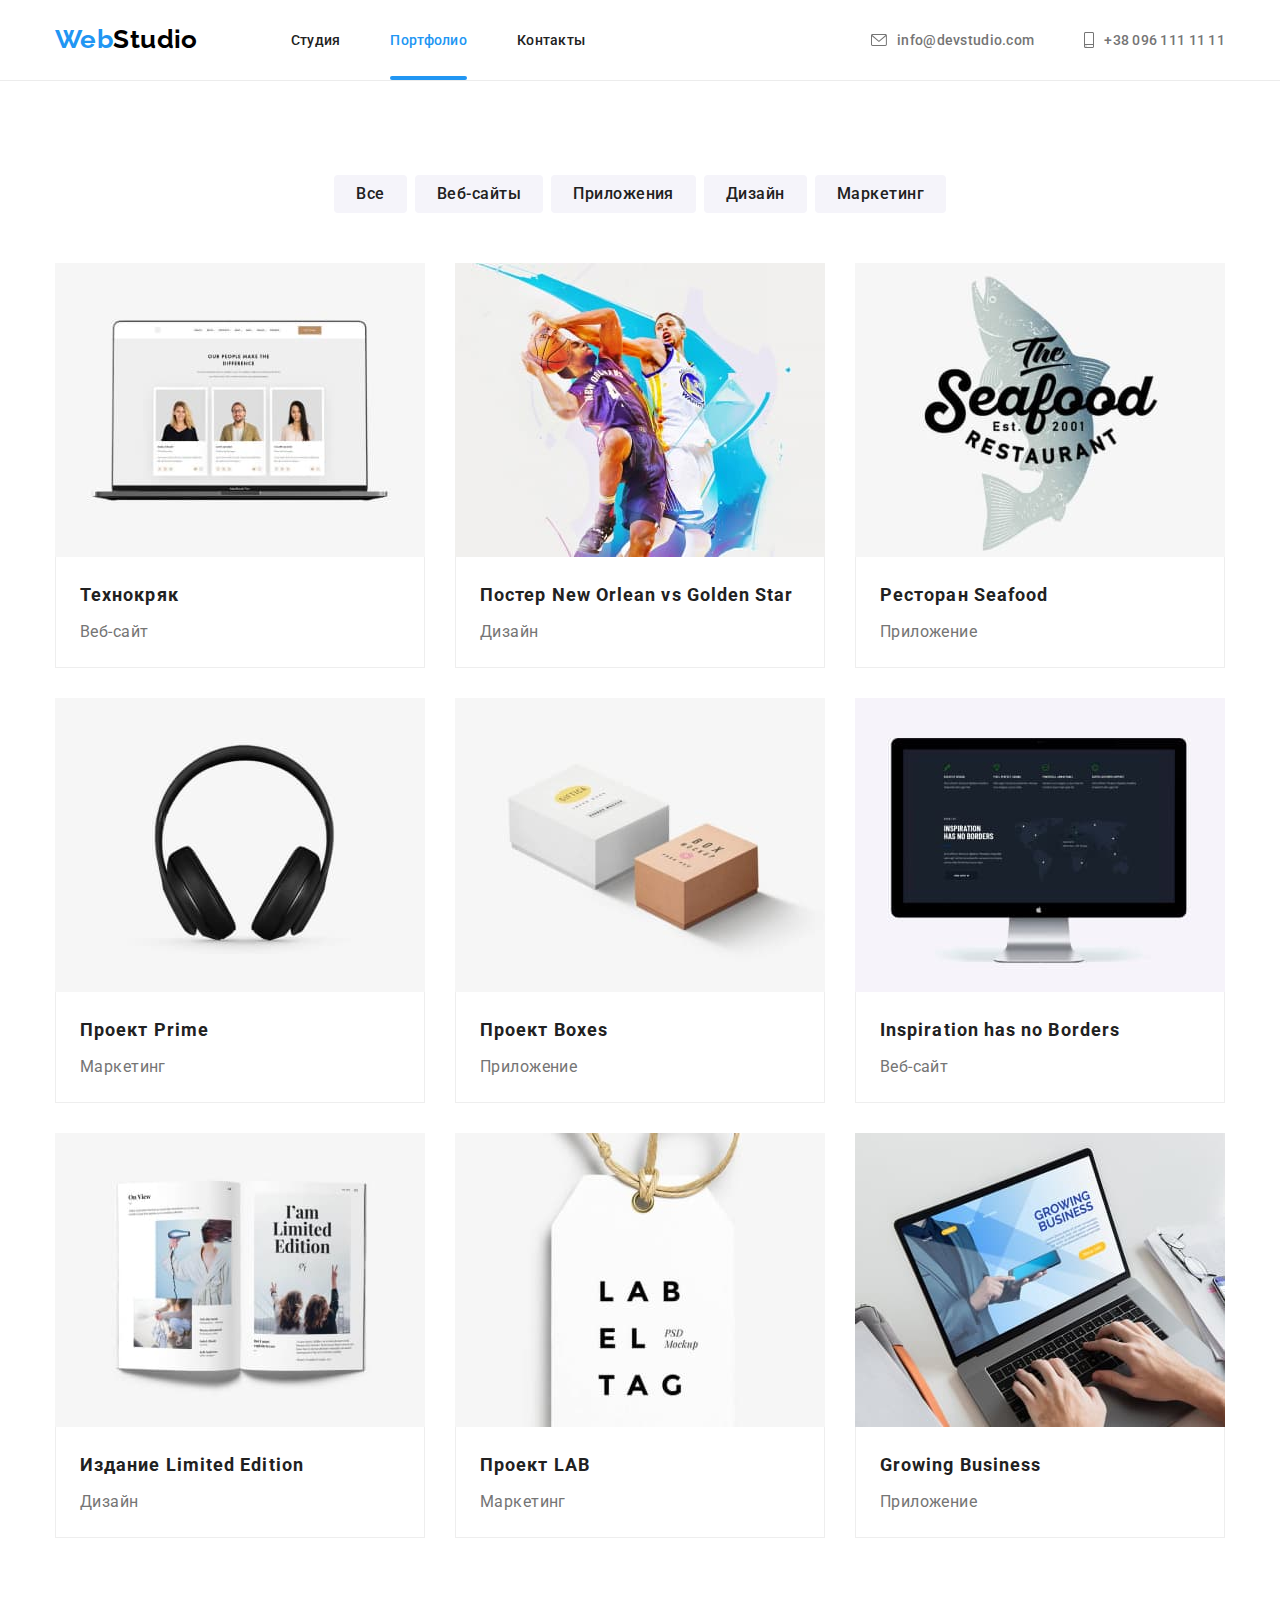
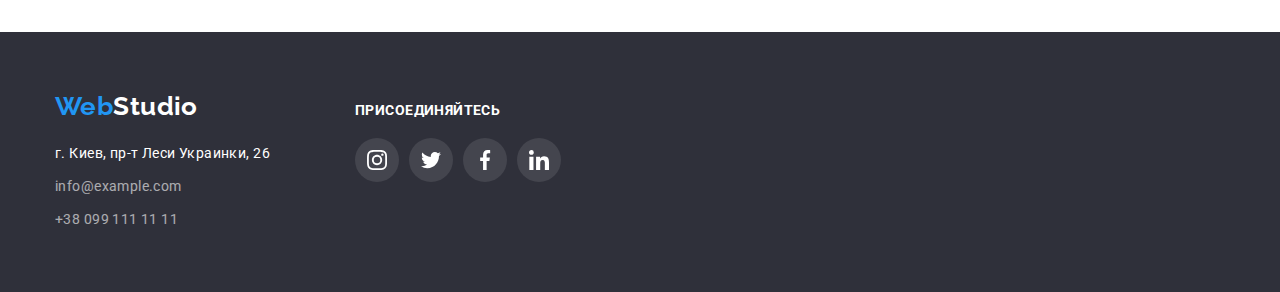
==== commit 47ca5d0c: "Корректировка анимации" ====
--- a/portfolio.html
+++ b/portfolio.html
@@ -116,6 +116,7 @@
                   alt="Открытый ноутбук"
                   width="370"
                 />
+
                 <div class="portfolio-photo-caption">
                   <h2 class="portfolio-projects-title">Технокряк</h2>
                   <p class="portfolio-projects-description">Веб-сайт</p>
--- a/css/style.css
+++ b/css/style.css
@@ -57,6 +57,14 @@
 .hidden-title {
   display: none;
 }
+@keyframes blue-line-header {
+  0% {
+    opacity: 0;
+  }
+  100% {
+    opacity: 1;
+  }
+}
 /* =================================Секции Header================================== */
 .logo,
 .logo-footer {
@@ -90,6 +98,7 @@
   height: 4px;
   border: 0;
   border-radius: 2px;
+  animation: blue-line-header 300ms linear;
 }
 .site-nav-link.portfolio-link-menu.current::after {
   content: '';
@@ -102,6 +111,20 @@
   height: 4px;
   border: 0;
   border-radius: 2px;
+  animation: blue-line-header 300ms linear;
+}
+.site-nav-link.contacts-link-menu.current::after {
+  content: '';
+  display: block;
+  position: absolute;
+  bottom: 0;
+  left: 0;
+  background-color: var(--text-link-selection);
+  width: 77px;
+  height: 4px;
+  border: 0;
+  border-radius: 2px;
+  animation: blue-line-header 300ms linear;
 }
 
 .site-nav-link:hover,
@@ -115,6 +138,7 @@
 .contacts-link {
   font-weight: 500;
   letter-spacing: 0.02em;
+  transition: color 250ms cubic-bezier(0.4, 0, 0.2, 1);
 }
 .site-nav-link {
   color: var(--main-color);
@@ -166,6 +190,7 @@
 .icon-smartphone {
   fill: #757575;
   margin-right: 10px;
+  transition: fill 250ms cubic-bezier(0.4, 0, 0.2, 1);
 }
 .contacts-link:hover .icon-envelope,
 .contacts-link:focus .icon-envelope,
@@ -238,6 +263,7 @@
   display: flex;
   align-items: center;
   justify-content: center;
+  transition: background-color 250ms cubic-bezier(0.4, 0, 0.2, 1);
 }
 .social-footer-link:hover,
 .social-footer-link:focus {
@@ -264,6 +290,7 @@
   padding: 10px 32px;
   display: inline-block;
   box-shadow: 0px 4px 4px 0px rgba(0, 0, 0, 0.25);
+  transition: background-color 250ms cubic-bezier(0.4, 0, 0.2, 1);
 }
 .backdrop {
   position: fixed;
@@ -273,7 +300,27 @@
   height: 100%;
   background-color: rgba(0, 0, 0, 0.2);
 }
-
+.backdrop.is-hidden {
+  opacity: 0;
+  pointer-events: none;
+}
+.close-icon {
+  fill: #000000;
+}
+.modal-button {
+  position: absolute;
+  display: flex;
+  align-items: center;
+  justify-content: center;
+  cursor: pointer;
+  border: 1px solid rgba(0, 0, 0, 0.1);
+  background-color: var(--background-color);
+  width: 30px;
+  height: 30px;
+  border-radius: 50%;
+  top: 8px;
+  right: 8px;
+}
 .modal {
   position: absolute;
   width: 528px;
@@ -493,6 +540,7 @@
 .team-social-link .icon-facebook,
 .team-social-link .icon-linkedin {
   fill: #afb1b8;
+  transition: fill 250ms cubic-bezier(0.4, 0, 0.2, 1);
 }
 .team-social-list {
   display: flex;
@@ -506,6 +554,7 @@
   display: flex;
   align-items: center;
   justify-content: center;
+  transition: background-color 250ms cubic-bezier(0.4, 0, 0.2, 1);
 }
 .team-social-link:hover,
 .team-social-link:focus {
@@ -545,6 +594,7 @@
   justify-content: center;
   align-items: center;
   cursor: pointer;
+  transition: border 250ms cubic-bezier(0.4, 0, 0.2, 1);
 }
 .our-clients-item:not(:last-child) {
   margin-right: 30px;
@@ -561,6 +611,7 @@
 .icon-company5,
 .icon-company6 {
   fill: #afb1b8;
+  transition: fill 250ms cubic-bezier(0.4, 0, 0.2, 1);
 }
 
 .our-clients-link:hover,
@@ -599,6 +650,9 @@
   border-radius: 4px;
   padding: 6px 22px;
   min-width: 73px;
+  transition: background-color 250ms cubic-bezier(0.4, 0, 0.2, 1),
+    color 250ms cubic-bezier(0.4, 0, 0.2, 1),
+    box-shadow 250ms cubic-bezier(0.4, 0, 0.2, 1);
 }
 .filter-buttons {
   display: flex;
@@ -643,10 +697,12 @@
   flex-basis: calc(100% / 3 - 30px);
   margin-right: 30px;
   margin-bottom: 30px;
+  cursor: pointer;
+  transition: box-shadow 250ms cubic-bezier(0.4, 0, 0.2, 1);
+  overflow: hidden;
 }
 .portfolio-projects-item:hover,
 .portfolio-projects-item:focus {
-  cursor: pointer;
   box-shadow: 1px 4px 6px 0px rgba(0, 0, 0, 0.16),
     0px 4px 4px 0px rgba(0, 0, 0, 0.06), 0px 1px 1px 0px rgba(0, 0, 0, 0.12);
 }
@@ -663,6 +719,7 @@
   border-right: 1px solid #eeeeee;
   border-left: 1px solid #eeeeee;
 }
+
 .portfolio-img {
   display: block;
 }
@@ -677,6 +734,9 @@
   align-items: center;
   justify-content: center;
   opacity: 0;
+  transition: opacity 250ms cubic-bezier(0.4, 0, 0.2, 1),
+    transform 2500ms cubic-bezier(0.4, 0, 0.2, 1);
+  transform: translateY(100%);
 }
 .portfolio-overlay-descriptions {
   color: var(--secondary-text-color);
@@ -688,4 +748,5 @@
 .portfolio-projects-item:hover .portfolio-overlay,
 .portfolio-projects-item:focus .portfolio-overlay {
   opacity: 1;
-}
+  transform: translateY(0);
+}
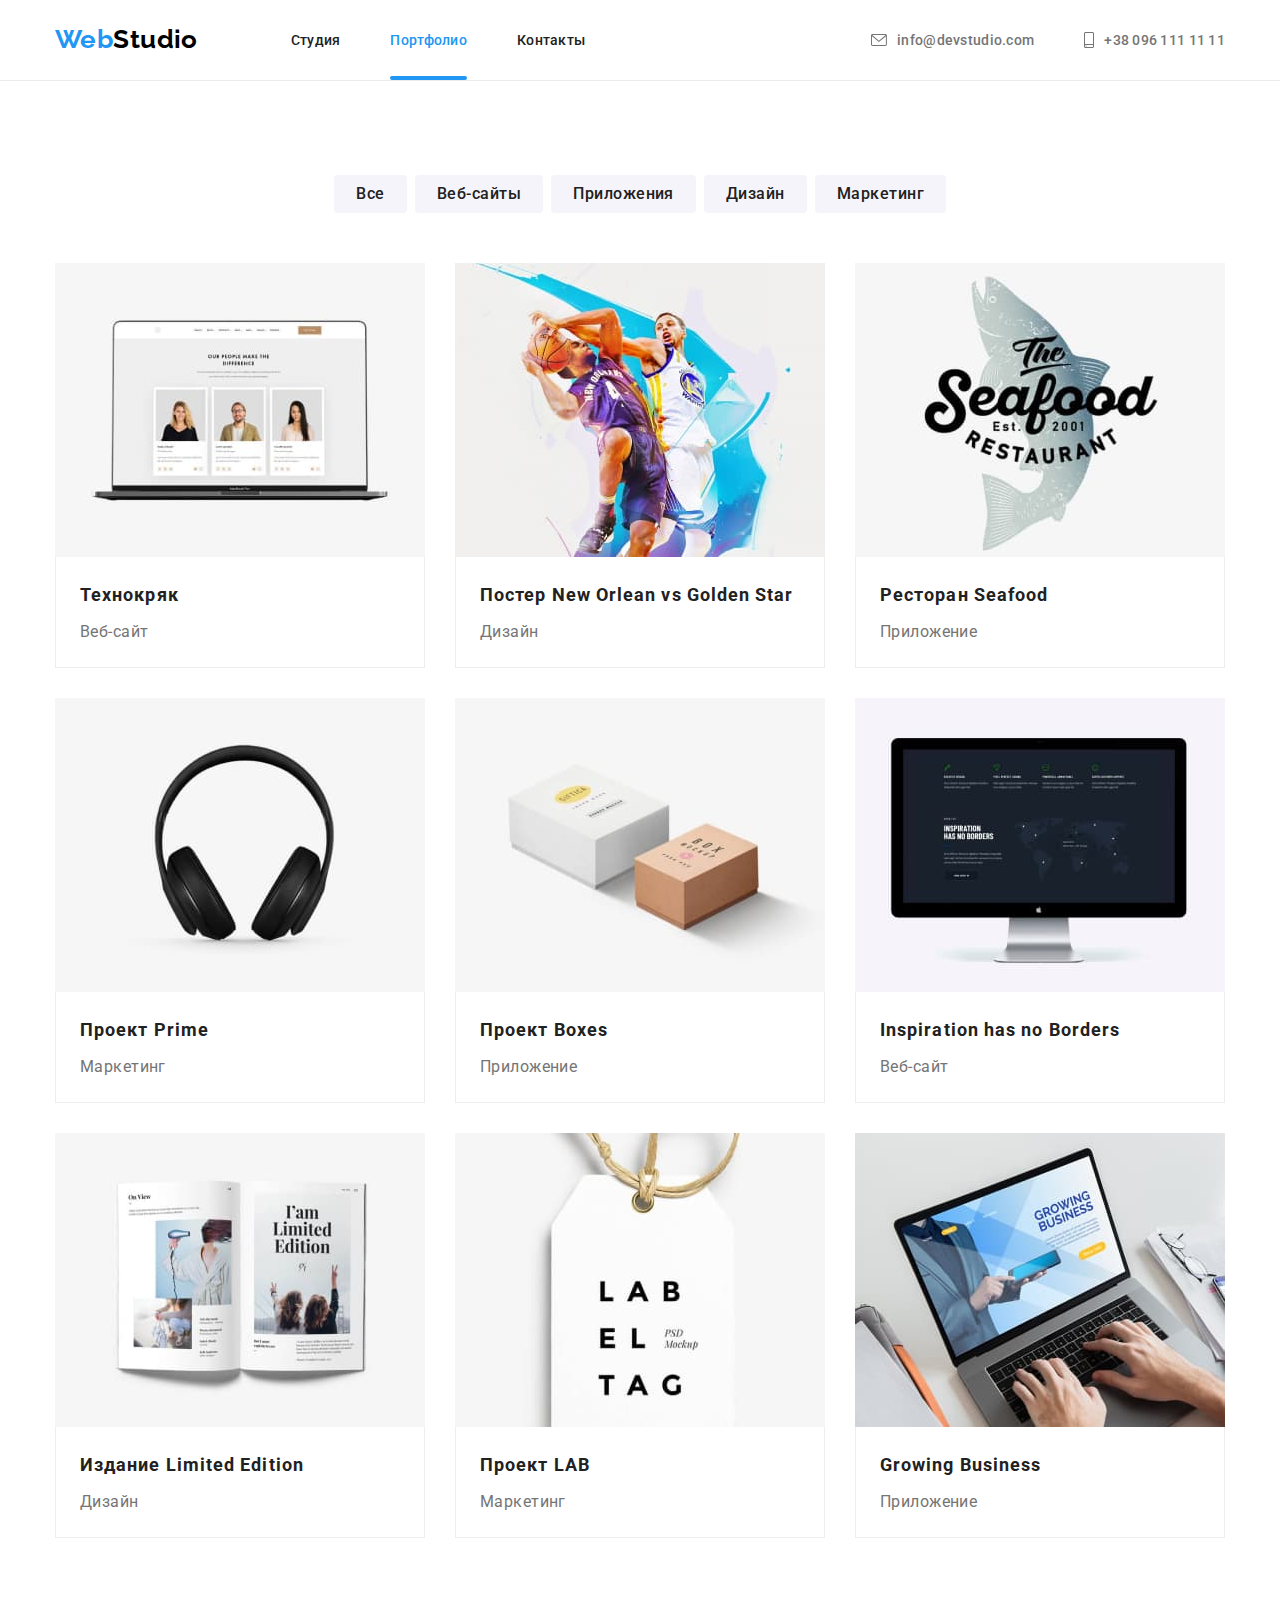
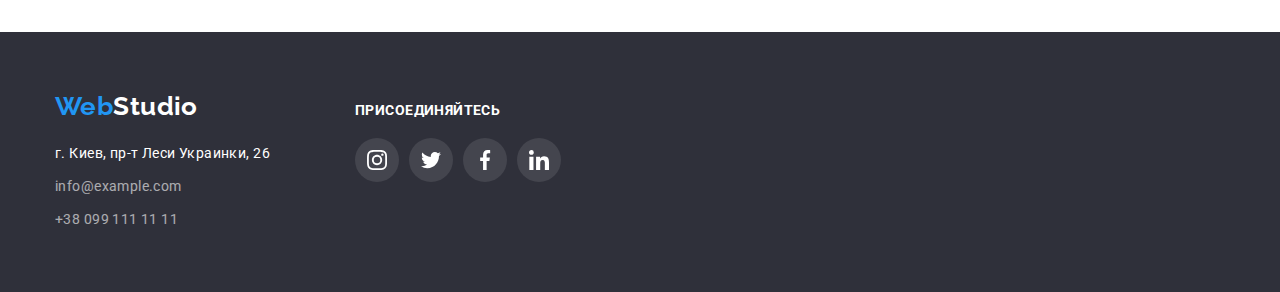
==== commit eff0af47: "Добавляет оформление оверлоу карточек портфолио" ====
--- a/portfolio.html
+++ b/portfolio.html
@@ -110,202 +110,225 @@
           <ul class="portfolio-projects ul-style">
             <li class="portfolio-projects-item">
               <a class="portfolio-projects-link" href="">
-                <img
-                  class="portfolio-img"
-                  src="./images/tehnokryak.jpg"
-                  alt="Открытый ноутбук"
-                  width="370"
-                />
-
+                <div class="portfolio-overlay-container">
+                  <img
+                    class="portfolio-img"
+                    src="./images/tehnokryak.jpg"
+                    alt="Открытый ноутбук"
+                    width="370"
+                  />
+                  <div class="portfolio-overlay">
+                    <p class="portfolio-overlay-descriptions">
+                      Технокряк это современная площадка распространения
+                      коронавируса. Компании используют эту платформу для
+                      цифрового шпионажа и атак на защищённые сервера
+                      конкурентов.
+                    </p>
+                  </div>
+                </div>
                 <div class="portfolio-photo-caption">
                   <h2 class="portfolio-projects-title">Технокряк</h2>
                   <p class="portfolio-projects-description">Веб-сайт</p>
                 </div>
-                <div class="portfolio-overlay">
-                  <p class="portfolio-overlay-descriptions">
-                    Технокряк это современная площадка распространения
-                    коронавируса. Компании используют эту платформу для
-                    цифрового шпионажа и атак на защищённые сервера конкурентов.
-                  </p>
-                </div>
-              </a>
-            </li>
-            <li class="portfolio-projects-item">
-              <a class="portfolio-projects-link" href="">
-                <img
-                  class="portfolio-img"
-                  src="./images/poster.jpg"
-                  alt="Постер с баскетболистами"
-                  width="370"
-                />
+              </a>
+            </li>
+            <li class="portfolio-projects-item">
+              <a class="portfolio-projects-link" href="">
+                <div class="portfolio-overlay-container">
+                  <img
+                    class="portfolio-img"
+                    src="./images/poster.jpg"
+                    alt="Постер с баскетболистами"
+                    width="370"
+                  />
+                  <div class="portfolio-overlay">
+                    <p class="portfolio-overlay-descriptions">
+                      Технокряк это современная площадка распространения
+                      коронавируса. Компании используют эту платформу для
+                      цифрового шпионажа и атак на защищённые сервера
+                      конкурентов.
+                    </p>
+                  </div>
+                </div>
                 <div class="portfolio-photo-caption">
                   <h2 class="portfolio-projects-title">
                     Постер New Orlean vs Golden Star
                   </h2>
                   <p class="portfolio-projects-description">Дизайн</p>
                 </div>
-                <div class="portfolio-overlay">
-                  <p class="portfolio-overlay-descriptions">
-                    Технокряк это современная площадка распространения
-                    коронавируса. Компании используют эту платформу для
-                    цифрового шпионажа и атак на защищённые сервера конкурентов.
-                  </p>
-                </div>
-              </a>
-            </li>
-            <li class="portfolio-projects-item">
-              <a class="portfolio-projects-link" href="">
+              </a>
+            </li>
+            <li class="portfolio-projects-item">
+              <a class="portfolio-projects-link" href="">
+                <div class="portfolio-overlay-container">
                 <img
                   class="portfolio-img"
                   src="./images/seafood.jpg"
                   alt="Логотип ресторана"
                   width="370"
                 />
+                 <div class="portfolio-overlay">
+                  <p class="portfolio-overlay-descriptions">
+                    Технокряк это современная площадка распространения
+                    коронавируса. Компании используют эту платформу для
+                    цифрового шпионажа и атак на защищённые сервера конкурентов.
+                  </p>
+                </div>
+                </div>
                 <div class="portfolio-photo-caption">
                   <h2 class="portfolio-projects-title">Ресторан Seafood</h2>
                   <p class="portfolio-projects-description">Приложение</p>
                 </div>
-                <div class="portfolio-overlay">
-                  <p class="portfolio-overlay-descriptions">
-                    Технокряк это современная площадка распространения
-                    коронавируса. Компании используют эту платформу для
-                    цифрового шпионажа и атак на защищённые сервера конкурентов.
-                  </p>
-                </div>
-              </a>
-            </li>
-            <li class="portfolio-projects-item">
-              <a class="portfolio-projects-link" href="">
+              </a>
+            </li>
+            <li class="portfolio-projects-item">
+              <a class="portfolio-projects-link" href="">
+                <div class="portfolio-overlay-container">
                 <img
                   class="portfolio-img"
                   src="./images/prime.jpg"
                   alt="Наушники"
                   width="370"
                 />
+                <div class="portfolio-overlay">
+                  <p class="portfolio-overlay-descriptions">
+                    Технокряк это современная площадка распространения
+                    коронавируса. Компании используют эту платформу для
+                    цифрового шпионажа и атак на защищённые сервера конкурентов.
+                  </p>
+                </div>
+                </div>
                 <div class="portfolio-photo-caption">
                   <h2 class="portfolio-projects-title">Проект Prime</h2>
                   <p class="portfolio-projects-description">Маркетинг</p>
                 </div>
-                <div class="portfolio-overlay">
-                  <p class="portfolio-overlay-descriptions">
-                    Технокряк это современная площадка распространения
-                    коронавируса. Компании используют эту платформу для
-                    цифрового шпионажа и атак на защищённые сервера конкурентов.
-                  </p>
-                </div>
-              </a>
-            </li>
-            <li class="portfolio-projects-item">
-              <a class="portfolio-projects-link" href="">
+              </a>
+            </li>
+            <li class="portfolio-projects-item">
+              <a class="portfolio-projects-link" href="">
+                <div class="portfolio-overlay-container">
                 <img
                   class="portfolio-img"
                   src="./images/boxes.jpg"
                   alt="Коробки"
                   width="370"
                 />
+                 <div class="portfolio-overlay">
+                  <p class="portfolio-overlay-descriptions">
+                    Технокряк это современная площадка распространения
+                    коронавируса. Компании используют эту платформу для
+                    цифрового шпионажа и атак на защищённые сервера конкурентов.
+                  </p>
+                </div>
+                </div>
                 <div class="portfolio-photo-caption">
                   <h2 class="portfolio-projects-title">Проект Boxes</h2>
                   <p class="portfolio-projects-description">Приложение</p>
                 </div>
-                <div class="portfolio-overlay">
-                  <p class="portfolio-overlay-descriptions">
-                    Технокряк это современная площадка распространения
-                    коронавируса. Компании используют эту платформу для
-                    цифрового шпионажа и атак на защищённые сервера конкурентов.
-                  </p>
-                </div>
-              </a>
-            </li>
-            <li class="portfolio-projects-item">
-              <a class="portfolio-projects-link" href="">
+              </a>
+            </li>
+            <li class="portfolio-projects-item">
+              <a class="portfolio-projects-link" href="">
+                <div class="portfolio-overlay-container">
                 <img
                   class="portfolio-img"
                   src="./images/borders.jpg"
                   alt="Компьютер"
                   width="370"
                 />
+                  <div class="portfolio-overlay">
+                  <p class="portfolio-overlay-descriptions">
+                    Технокряк это современная площадка распространения
+                    коронавируса. Компании используют эту платформу для
+                    цифрового шпионажа и атак на защищённые сервера конкурентов.
+                  </p>
+                </div>
+                </div>
                 <div class="portfolio-photo-caption">
                   <h2 lang="en" class="portfolio-projects-title">
                     Inspiration has no Borders
                   </h2>
                   <p class="portfolio-projects-description">Веб-сайт</p>
                 </div>
-                <div class="portfolio-overlay">
-                  <p class="portfolio-overlay-descriptions">
-                    Технокряк это современная площадка распространения
-                    коронавируса. Компании используют эту платформу для
-                    цифрового шпионажа и атак на защищённые сервера конкурентов.
-                  </p>
-                </div>
-              </a>
-            </li>
-            <li class="portfolio-projects-item">
-              <a class="portfolio-projects-link" href="">
+              
+              </a>
+            </li>
+            <li class="portfolio-projects-item">
+              <a class="portfolio-projects-link" href="">
+                <div class="portfolio-overlay-container">
                 <img
                   class="portfolio-img"
                   src="./images/limited.jpg"
                   alt="Открытый журнал"
                   width="370"
                 />
+                <div class="portfolio-overlay">
+                  <p class="portfolio-overlay-descriptions">
+                    Технокряк это современная площадка распространения
+                    коронавируса. Компании используют эту платформу для
+                    цифрового шпионажа и атак на защищённые сервера конкурентов.
+                  </p>
+                </div>
+                </div>
                 <div class="portfolio-photo-caption">
                   <h2 class="portfolio-projects-title">
                     Издание <span lang="en">Limited Edition</span>
                   </h2>
                   <p class="portfolio-projects-description">Дизайн</p>
                 </div>
-                <div class="portfolio-overlay">
-                  <p class="portfolio-overlay-descriptions">
-                    Технокряк это современная площадка распространения
-                    коронавируса. Компании используют эту платформу для
-                    цифрового шпионажа и атак на защищённые сервера конкурентов.
-                  </p>
-                </div>
-              </a>
-            </li>
-            <li class="portfolio-projects-item">
-              <a class="portfolio-projects-link" href="">
+                
+              </a>
+            </li>
+            <li class="portfolio-projects-item">
+              <a class="portfolio-projects-link" href="">
+                <div class="portfolio-overlay-container">
                 <img
                   class="portfolio-img"
                   src="./images/lab.jpg"
                   alt="Бирка"
                   width="370"
                 />
+                <div class="portfolio-overlay">
+                  <p class="portfolio-overlay-descriptions">
+                    Технокряк это современная площадка распространения
+                    коронавируса. Компании используют эту платформу для
+                    цифрового шпионажа и атак на защищённые сервера конкурентов.
+                  </p>
+                </div>
+                </div>
                 <div class="portfolio-photo-caption">
                   <h2 class="portfolio-projects-title">
                     Проект <span lang="en">LAB</span>
                   </h2>
                   <p class="portfolio-projects-description">Маркетинг</p>
                 </div>
-                <div class="portfolio-overlay">
-                  <p class="portfolio-overlay-descriptions">
-                    Технокряк это современная площадка распространения
-                    коронавируса. Компании используют эту платформу для
-                    цифрового шпионажа и атак на защищённые сервера конкурентов.
-                  </p>
-                </div>
-              </a>
-            </li>
-            <li class="portfolio-projects-item">
-              <a class="portfolio-projects-link" href="">
+                
+              </a>
+            </li>
+            <li class="portfolio-projects-item">
+              <a class="portfolio-projects-link" href="">
+                <div class="portfolio-overlay-container">
                 <img
                   class="portfolio-img"
                   src="./images/growing.jpg"
                   alt="Мужчина печатает на ноутбуке"
                   width="370"
                 />
+                <div class="portfolio-overlay">
+                  <p class="portfolio-overlay-descriptions">
+                    Технокряк это современная площадка распространения
+                    коронавируса. Компании используют эту платформу для
+                    цифрового шпионажа и атак на защищённые сервера конкурентов.
+                  </p>
+                </div>
+                </div>
                 <div class="portfolio-photo-caption">
                   <h2 lang="en" class="portfolio-projects-title">
                     Growing Business
                   </h2>
                   <p class="portfolio-projects-description">Приложение</p>
                 </div>
-                <div class="portfolio-overlay">
-                  <p class="portfolio-overlay-descriptions">
-                    Технокряк это современная площадка распространения
-                    коронавируса. Компании используют эту платформу для
-                    цифрового шпионажа и атак на защищённые сервера конкурентов.
-                  </p>
-                </div>
+                
               </a>
             </li>
           </ul>
--- a/css/style.css
+++ b/css/style.css
@@ -693,14 +693,12 @@
   margin-bottom: -30px;
 }
 .portfolio-projects-item {
-  position: relative;
   flex-basis: calc(100% / 3 - 30px);
   margin-right: 30px;
   margin-bottom: 30px;
-  cursor: pointer;
   transition: box-shadow 250ms cubic-bezier(0.4, 0, 0.2, 1);
-  overflow: hidden;
-}
+}
+
 .portfolio-projects-item:hover,
 .portfolio-projects-item:focus {
   box-shadow: 1px 4px 6px 0px rgba(0, 0, 0, 0.16),
@@ -723,21 +721,26 @@
 .portfolio-img {
   display: block;
 }
+.portfolio-overlay-container {
+  position: relative;
+  overflow: hidden;
+}
 .portfolio-overlay {
   position: absolute;
   top: 0;
-  right: 0;
+  left: 0;
   width: 370px;
   height: 294px;
   background-color: rgba(33, 150, 243, 0.9);
   display: flex;
   align-items: center;
   justify-content: center;
-  opacity: 0;
+  /* opacity: 0; */
   transition: opacity 250ms cubic-bezier(0.4, 0, 0.2, 1),
-    transform 2500ms cubic-bezier(0.4, 0, 0.2, 1);
+    transform 250ms cubic-bezier(0.4, 0, 0.2, 1);
   transform: translateY(100%);
 }
+
 .portfolio-overlay-descriptions {
   color: var(--secondary-text-color);
   font-size: 18px;
